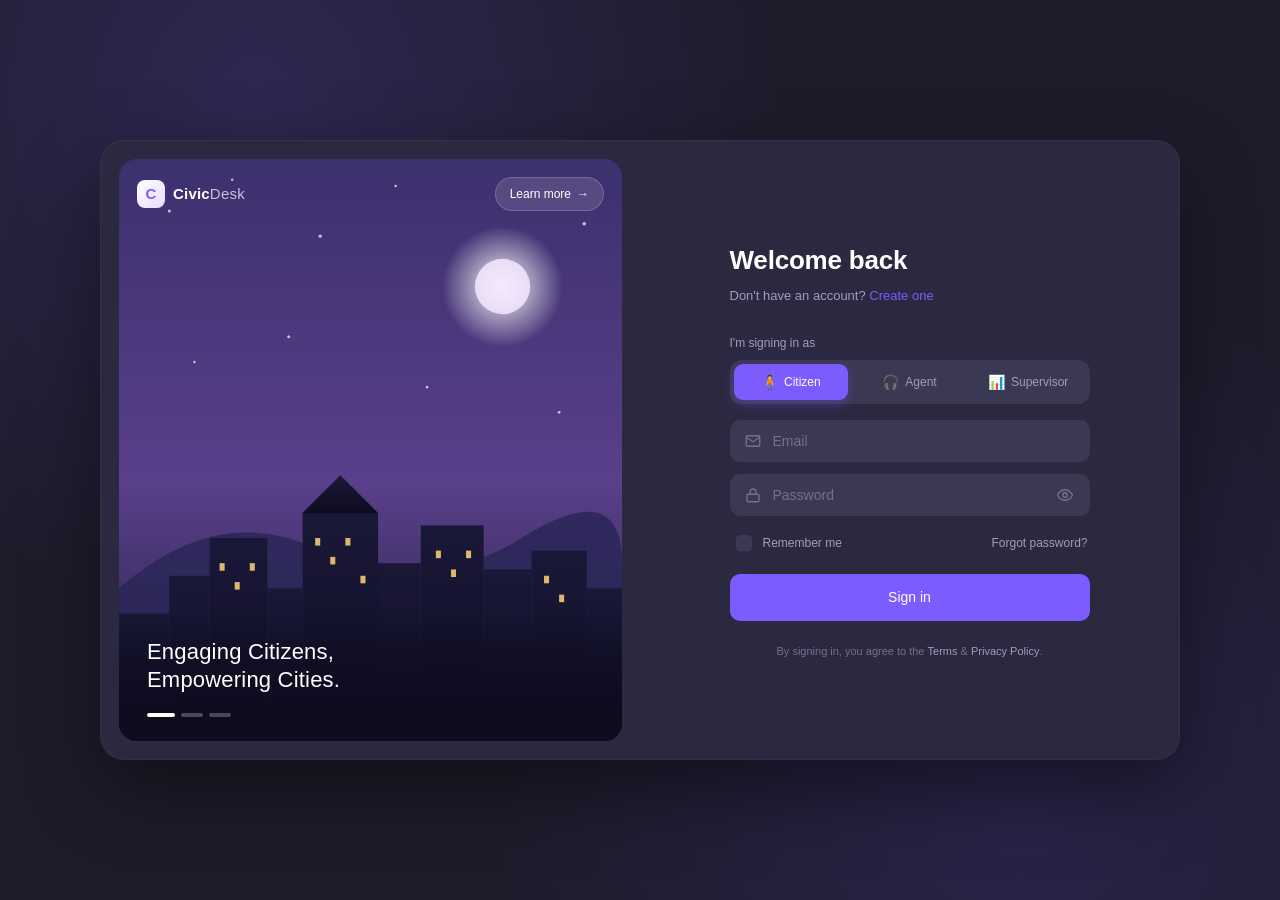
==== pages/agent-dashboard.html @ 08fb34a9 "Add files via upload" ====
<!doctype html>
<html lang="en">
<head>
  <meta charset="utf-8" />
  <meta name="viewport" content="width=device-width, initial-scale=1" />
  <title>Agent Dashboard — Civic Desk</title>
  <link rel="stylesheet" href="../styles/main.css" />
  <link rel="stylesheet" href="../styles/layout.css" />
  <link rel="stylesheet" href="../styles/components.css" />
</head>
<body>
  <div data-app-shell>
    <!-- Header & sidebar are injected by scripts/app.js -->

    <main class="app-main">
      <div class="page-header">
        <div>
          <nav class="breadcrumbs" aria-label="Breadcrumb">
            <span><a href="agent-dashboard.html">Home</a></span>
            <span>Agent Dashboard</span>
          </nav>
          <h1>Good morning, Sam</h1>
          <small class="text-muted">Here's what's happening across your queue today.</small>
        </div>
        <div class="btn-group">
          <button class="btn btn--ghost">Export</button>
          <button class="btn btn--primary" data-modal-open="caseModal">+ New Case</button>
        </div>
      </div>

      <!-- KPI cards -->
      <section class="grid grid-4" aria-label="Key metrics">
        <div class="kpi-card">
          <div class="kpi-card__label">Active citizens (30d)</div>
          <div class="kpi-card__value" id="kpiActive">—</div>
          <div class="kpi-card__delta up">▲ 4.2% vs prior</div>
        </div>
        <div class="kpi-card">
          <div class="kpi-card__label">High-value citizens</div>
          <div class="kpi-card__value" id="kpiHigh">—</div>
          <div class="kpi-card__delta up">▲ 12 this week</div>
        </div>
        <div class="kpi-card">
          <div class="kpi-card__label">Open cases</div>
          <div class="kpi-card__value" id="kpiOpen">—</div>
          <div class="kpi-card__delta down">▼ 3 vs yesterday</div>
        </div>
        <div class="kpi-card">
          <div class="kpi-card__label">Pending escalations</div>
          <div class="kpi-card__value" id="kpiEsc">—</div>
          <div class="kpi-card__delta">No change</div>
        </div>
      </section>

      <div class="layout-with-aside mt-6">
        <!-- Main column -->
        <div class="flex-col gap-4">
          <!-- Citizen lookup -->
          <section class="card">
            <div class="card__header">
              <h2 class="card__title">Citizen lookup</h2>
              <small class="card__subtitle">Search by name, ID, phone, or email</small>
            </div>
            <div class="card__body">
              <div class="filter-bar" style="margin:0;">
                <input id="lookupQuery" type="search" placeholder="e.g. Maria Alvarez or C-10293"
                       style="flex:1; min-width:240px;" />
                <select id="lookupChannel" aria-label="Channel">
                  <option>All channels</option>
                  <option>Phone</option>
                  <option>Email</option>
                  <option>Walk-in</option>
                </select>
                <button class="btn btn--primary btn--sm" id="lookupBtn">Search</button>
              </div>

              <div class="mt-4" style="overflow:auto;">
                <table class="data-table">
                  <thead>
                    <tr>
                      <th>Citizen</th><th>Tier</th><th>Points</th><th>Last interaction</th><th>Satisfaction</th><th></th>
                    </tr>
                  </thead>
                  <tbody id="lookupResults">
                    <!-- rendered by dashboard.js -->
                  </tbody>
                </table>
              </div>
            </div>
          </section>

          <!-- Recent interactions -->
          <section class="card">
            <div class="card__header">
              <h2 class="card__title">Recent interactions</h2>
              <a href="#" class="text-muted">View all →</a>
            </div>
            <div style="overflow:auto;">
              <table class="data-table">
                <thead>
                  <tr><th>When</th><th>Citizen</th><th>Channel</th><th>Topic</th><th>Status</th></tr>
                </thead>
                <tbody id="recentInteractions"></tbody>
              </table>
            </div>
          </section>
        </div>

        <!-- Right contextual column -->
        <aside class="flex-col gap-4">
          <section class="card">
            <div class="card__header">
              <h2 class="card__title">Alerts</h2>
              <span class="badge badge--warn" id="alertsCount">0</span>
            </div>
            <div class="card__body" id="alertsPanel"></div>
          </section>

          <section class="card">
            <div class="card__header">
              <h2 class="card__title">AI recommendations</h2>
              <small class="card__subtitle">Next best actions</small>
            </div>
            <div class="card__body flex-col gap-3" id="recommendationsPanel"></div>
          </section>

          <section class="card">
            <div class="card__header">
              <h2 class="card__title">Quick actions</h2>
            </div>
            <div class="card__body flex-col gap-2">
              <button class="btn btn--ghost btn--block">View Profile</button>
              <button class="btn btn--ghost btn--block" data-modal-open="enrollModal">Enroll in Program</button>
              <button class="btn btn--ghost btn--block" data-modal-open="caseModal">Open Case</button>
              <button class="btn btn--ghost btn--block" data-modal-open="escalateModal">Escalate</button>
              <button class="btn btn--ghost btn--block" data-modal-open="thankModal">Send Follow-Up</button>
            </div>
          </section>
        </aside>
      </div>
    </main>
  </div>

  <!-- ============== Modals ============== -->
  <div class="modal-overlay" id="enrollModal" role="dialog" aria-modal="true" aria-labelledby="enrollTitle">
    <div class="modal">
      <div class="modal__header">
        <h3 class="modal__title" id="enrollTitle">Enroll citizen in a program</h3>
        <button class="modal__close" data-modal-close aria-label="Close">×</button>
      </div>
      <div class="modal__body">
        <form class="form-grid form-grid--2" id="enrollForm">
          <div class="form-field">
            <label for="enrollCitizen">Citizen</label>
            <input id="enrollCitizen" placeholder="Search citizen…" />
          </div>
          <div class="form-field">
            <label for="enrollProgram">Program</label>
            <select id="enrollProgram"><!-- populated by dashboard.js --></select>
          </div>
          <div class="form-field">
            <label for="enrollChannel">Channel</label>
            <select id="enrollChannel">
              <option>Phone</option><option>Email</option><option>Walk-in</option>
            </select>
          </div>
          <div class="form-field">
            <label for="enrollDate">Effective date</label>
            <input id="enrollDate" type="date" />
          </div>
          <div class="form-field" style="grid-column: 1 / -1;">
            <label for="enrollNotes">Notes</label>
            <textarea id="enrollNotes" placeholder="Eligibility verified, consent captured…"></textarea>
          </div>
        </form>
      </div>
      <div class="modal__footer">
        <button class="btn btn--ghost" data-modal-close>Cancel</button>
        <button class="btn btn--primary" id="enrollSubmit">Confirm enrollment</button>
      </div>
    </div>
  </div>

  <div class="modal-overlay" id="caseModal" role="dialog" aria-modal="true" aria-labelledby="caseTitle">
    <div class="modal">
      <div class="modal__header">
        <h3 class="modal__title" id="caseTitle">Create case</h3>
        <button class="modal__close" data-modal-close>×</button>
      </div>
      <div class="modal__body">
        <form class="form-grid form-grid--2">
          <div class="form-field"><label>Citizen</label><input placeholder="Search…" /></div>
          <div class="form-field"><label>Priority</label>
            <select><option>Low</option><option>Medium</option><option>High</option></select>
          </div>
          <div class="form-field" style="grid-column:1/-1;"><label>Title</label><input /></div>
          <div class="form-field" style="grid-column:1/-1;"><label>Description</label><textarea></textarea></div>
        </form>
      </div>
      <div class="modal__footer">
        <button class="btn btn--ghost" data-modal-close>Cancel</button>
        <button class="btn btn--primary" data-modal-close>Create case</button>
      </div>
    </div>
  </div>

  <div class="modal-overlay" id="escalateModal" role="dialog" aria-modal="true">
    <div class="modal">
      <div class="modal__header">
        <h3 class="modal__title">Escalate to supervisor</h3>
        <button class="modal__close" data-modal-close>×</button>
      </div>
      <div class="modal__body">
        <p>You're escalating this interaction. A supervisor will be notified and assigned automatically.</p>
        <div class="form-field"><label>Reason</label>
          <select><option>Policy exception</option><option>Repeat issue</option><option>Citizen request</option></select>
        </div>
        <div class="form-field mt-3"><label>Notes</label><textarea></textarea></div>
      </div>
      <div class="modal__footer">
        <button class="btn btn--ghost" data-modal-close>Cancel</button>
        <button class="btn btn--danger" data-modal-close>Confirm escalation</button>
      </div>
    </div>
  </div>

  <div class="modal-overlay" id="thankModal" role="dialog" aria-modal="true">
    <div class="modal">
      <div class="modal__header">
        <h3 class="modal__title">🎉 Loyalty milestone — send recognition</h3>
        <button class="modal__close" data-modal-close>×</button>
      </div>
      <div class="modal__body">
        <p><strong>Maria Alvarez</strong> just reached the <strong>Gold</strong> tier with 2,500+ points.</p>
        <div class="form-field"><label>Channel</label>
          <select id="thankModalChannel"><option>Email</option><option>SMS</option><option>Mailed letter</option></select>
        </div>
        <div class="form-field mt-3"><label>Message</label>
          <textarea id="thankModalMsg">Thank you for your continued civic engagement, Maria. We're proud to recognize you as a Gold-tier resident.</textarea>
        </div>
      </div>
      <div class="modal__footer">
        <button class="btn btn--ghost" data-modal-close>Cancel</button>
        <button class="btn btn--primary" id="thankModalSend">Send</button>
      </div>
    </div>
  </div>

  <script src="../scripts/mock-data.js"></script>
  <script src="../scripts/services.js"></script>
  <script src="../scripts/toast.js"></script>
  <script src="../scripts/app.js"></script>
  <script src="../scripts/search.js"></script>
  <script src="../scripts/modals.js"></script>
  <script src="../scripts/dashboard.js"></script>
</body>
</html>
---- styles/main.css ----
/* =========================================================
   Smart Civic Engagement Desk — Design Tokens & Base
   ========================================================= */

:root {
  /* ---- Color tokens — dark, modern civic palette
     (matches the sign-in / register dark UI) ---- */
  --color-bg: #1d1c2b;
  --color-surface: #2a2940;
  --color-surface-alt: #232238;
  --color-surface-hi: #34324b;        /* slightly lighter (hover, active rows) */
  --color-border: #3d3b55;
  --color-border-strong: #4a4866;

  --color-text: #f3f1ff;
  --color-text-muted: #a09dbe;
  --color-text-subtle: #74708f;

  --color-primary: #7c5cff;           /* signature purple */
  --color-primary-hover: #6a48f0;
  --color-primary-soft: rgba(124, 92, 255, 0.16);

  --color-accent: #4ade80;            /* success green */
  --color-accent-soft: rgba(74, 222, 128, 0.14);

  --color-warn: #fbbf24;
  --color-warn-soft: rgba(251, 191, 36, 0.14);
  --color-danger: #f87171;
  --color-danger-soft: rgba(248, 113, 113, 0.14);
  --color-info: #60a5fa;
  --color-info-soft: rgba(96, 165, 250, 0.14);

  --color-tier-bronze: #c08457;
  --color-tier-silver: #b8c2d0;
  --color-tier-gold:   #f3c969;
  --color-tier-platinum: #b6c4ff;

  /* Spacing */
  --space-1: 4px;
  --space-2: 8px;
  --space-3: 12px;
  --space-4: 16px;
  --space-5: 20px;
  --space-6: 24px;
  --space-8: 32px;
  --space-10: 40px;
  --space-12: 48px;

  /* Radius */
  --radius-sm: 6px;
  --radius-md: 10px;
  --radius-lg: 14px;
  --radius-pill: 999px;

  /* Shadows (deeper for dark UI) */
  --shadow-xs: 0 1px 2px rgba(0, 0, 0, 0.25);
  --shadow-sm: 0 1px 3px rgba(0, 0, 0, 0.3), 0 1px 2px rgba(0, 0, 0, 0.18);
  --shadow-md: 0 6px 18px rgba(0, 0, 0, 0.35);
  --shadow-lg: 0 18px 40px rgba(0, 0, 0, 0.45);

  /* Layout */
  --header-h: 60px;
  --sidebar-w: 240px;
  --sidebar-w-collapsed: 64px;

  /* Typography */
  --font-sans: -apple-system, BlinkMacSystemFont, "Segoe UI", Roboto,
    "Helvetica Neue", Arial, sans-serif;
  --font-mono: ui-monospace, SFMono-Regular, Menlo, Consolas, monospace;
}

/* ---- Reset ---- */
*, *::before, *::after { box-sizing: border-box; }
html, body { margin: 0; padding: 0; }
button { font: inherit; cursor: pointer; }
a { color: inherit; text-decoration: none; }
input, select, textarea, button { font-family: inherit; }
img { max-width: 100%; display: block; }
table { border-collapse: collapse; width: 100%; }

/* ---- Base ---- */
body {
  font-family: var(--font-sans);
  font-size: 14px;
  line-height: 1.5;
  color: var(--color-text);
  background:
    radial-gradient(circle at 18% 8%, rgba(124, 92, 255, 0.10), transparent 45%),
    radial-gradient(circle at 88% 92%, rgba(91, 71, 209, 0.10), transparent 45%),
    var(--color-bg);
  background-attachment: fixed;
  -webkit-font-smoothing: antialiased;
}

h1, h2, h3, h4 { margin: 0 0 var(--space-3); font-weight: 600; color: var(--color-text); }
h1 { font-size: 22px; }
h2 { font-size: 18px; }
h3 { font-size: 16px; }
h4 { font-size: 14px; }

p { margin: 0 0 var(--space-3); }
small, .text-muted { color: var(--color-text-muted); font-size: 12px; }
.text-subtle { color: var(--color-text-subtle); }

/* ---- Utilities ---- */
.flex      { display: flex; }
.flex-col  { display: flex; flex-direction: column; }
.items-center { align-items: center; }
.justify-between { justify-content: space-between; }
.gap-2 { gap: var(--space-2); }
.gap-3 { gap: var(--space-3); }
.gap-4 { gap: var(--space-4); }
.mt-2  { margin-top: var(--space-2); }
.mt-3  { margin-top: var(--space-3); }
.mt-4  { margin-top: var(--space-4); }
.mt-6  { margin-top: var(--space-6); }
.mb-2  { margin-bottom: var(--space-2); }
.mb-3  { margin-bottom: var(--space-3); }
.mb-4  { margin-bottom: var(--space-4); }
.mb-6  { margin-bottom: var(--space-6); }
.w-full { width: 100%; }
.hidden { display: none !important; }

/* Visually hide content but keep it accessible to screen readers */
.sr-only {
  position: absolute !important;
  width: 1px; height: 1px;
  padding: 0; margin: -1px;
  overflow: hidden; clip: rect(0, 0, 0, 0);
  white-space: nowrap; border: 0;
}

.grid { display: grid; gap: var(--space-4); }
.grid-2 { grid-template-columns: repeat(2, minmax(0, 1fr)); }
.grid-3 { grid-template-columns: repeat(3, minmax(0, 1fr)); }
.grid-4 { grid-template-columns: repeat(4, minmax(0, 1fr)); }

@media (max-width: 1100px) {
  .grid-4 { grid-template-columns: repeat(2, 1fr); }
  .grid-3 { grid-template-columns: repeat(2, 1fr); }
}
@media (max-width: 700px) {
  .grid-4, .grid-3, .grid-2 { grid-template-columns: 1fr; }
}
---- styles/layout.css ----
/* =========================================================
   App Shell: header, sidebar, content
   ========================================================= */

.app-shell {
  display: grid;
  grid-template-columns: var(--sidebar-w) 1fr;
  grid-template-rows: var(--header-h) 1fr;
  grid-template-areas:
    "sidebar header"
    "sidebar main";
  min-height: 100vh;
}

/* ---- Header ---- */
.app-header {
  grid-area: header;
  background: var(--color-surface-alt);
  border-bottom: 1px solid var(--color-border);
  display: flex;
  align-items: center;
  justify-content: space-between;
  padding: 0 var(--space-6);
  position: sticky; top: 0; z-index: 20;
}

.app-header__brand {
  display: none; /* shown only on mobile when sidebar collapses */
  font-weight: 700;
  color: var(--color-primary);
}

.app-header__search {
  flex: 1;
  max-width: 480px;
  margin: 0 var(--space-6);
  position: relative;
}
.app-header__search input {
  width: 100%;
  height: 36px;
  padding: 0 var(--space-3) 0 36px;
  border: 1px solid transparent;
  border-radius: var(--radius-md);
  background: var(--color-surface);
  color: var(--color-text);
  font-size: 13px;
}
.app-header__search input::placeholder { color: var(--color-text-subtle); }
.app-header__search input:focus {
  outline: none;
  border-color: var(--color-primary);
  background: var(--color-surface-hi);
}
.app-header__search::before {
  content: "🔍";
  position: absolute;
  left: 12px; top: 50%;
  transform: translateY(-50%);
  font-size: 13px;
  opacity: 0.6;
}

/* Search results dropdown */
.search-results {
  position: absolute;
  top: calc(100% + 6px);
  left: 0; right: 0;
  background: var(--color-surface);
  border: 1px solid var(--color-border);
  border-radius: var(--radius-md);
  box-shadow: var(--shadow-md);
  max-height: 60vh;
  overflow-y: auto;
  z-index: 30;
  padding: 4px;
}
.search-results[hidden] { display: none; }
.search-results__group { padding: 4px 0; }
.search-results__group + .search-results__group {
  border-top: 1px solid var(--color-border);
  margin-top: 4px; padding-top: 8px;
}
.search-results__label {
  font-size: 10px;
  text-transform: uppercase;
  letter-spacing: 0.06em;
  color: var(--color-text-subtle);
  padding: 4px 10px;
  font-weight: 600;
}
.search-results__item {
  display: flex; align-items: center; gap: var(--space-3);
  padding: 8px 10px;
  border-radius: var(--radius-sm);
  color: var(--color-text);
  text-decoration: none;
  font-size: 13px;
  cursor: pointer;
}
.search-results__item:hover,
.search-results__item.is-active {
  background: var(--color-primary-soft);
  color: var(--color-primary);
}
.search-results__icon { font-size: 14px; width: 18px; text-align: center; }
.search-results__text { display: flex; flex-direction: column; line-height: 1.25; min-width: 0; }
.search-results__text small { color: var(--color-text-muted); font-size: 11px; }
.search-results__empty {
  padding: 16px;
  text-align: center;
  font-size: 13px;
  color: var(--color-text-muted);
}

.app-header__actions {
  display: flex;
  align-items: center;
  gap: var(--space-4);
}

.icon-btn {
  position: relative;
  width: 36px; height: 36px;
  display: inline-flex; align-items: center; justify-content: center;
  border: 1px solid var(--color-border);
  background: var(--color-surface);
  color: var(--color-text-muted);
  border-radius: var(--radius-md);
  font-size: 16px;
  cursor: pointer;
}
.icon-btn:hover { background: var(--color-surface-hi); color: var(--color-text); }
.icon-btn .badge-dot {
  position: absolute; top: 6px; right: 6px;
  width: 8px; height: 8px; border-radius: 50%;
  background: var(--color-danger);
  border: 2px solid var(--color-surface);
}

.user-menu-wrap { position: relative; }
.user-menu {
  display: flex; align-items: center; gap: var(--space-2);
  padding: 4px var(--space-2) 4px 4px;
  border: 1px solid var(--color-border);
  border-radius: var(--radius-pill);
  background: var(--color-surface);
  cursor: pointer;
  font: inherit;
  color: inherit;
  text-align: left;
}
.user-menu:hover { background: var(--color-surface-hi); }

.user-menu__dropdown {
  position: absolute;
  top: calc(100% + 6px);
  right: 0;
  min-width: 180px;
  background: var(--color-surface);
  border: 1px solid var(--color-border);
  border-radius: var(--radius-md);
  box-shadow: var(--shadow-md);
  padding: 6px;
  display: none;
  z-index: 30;
}
.user-menu__dropdown.is-open { display: block; }
.user-menu__dropdown a,
.user-menu__dropdown button {
  display: block;
  width: 100%;
  text-align: left;
  padding: 8px var(--space-3);
  border-radius: var(--radius-sm);
  background: transparent;
  border: none;
  color: var(--color-text);
  font-size: 13px;
  cursor: pointer;
}
.user-menu__dropdown a:hover,
.user-menu__dropdown button:hover {
  background: var(--color-surface-hi);
  color: var(--color-text);
}
.user-menu__avatar {
  width: 28px; height: 28px; border-radius: 50%;
  background: var(--color-primary-soft);
  color: #d8caff;
  display: inline-flex; align-items: center; justify-content: center;
  font-weight: 600; font-size: 12px;
}
.user-menu__meta { line-height: 1.1; }
.user-menu__meta strong { font-size: 13px; }
.user-menu__meta span { font-size: 11px; color: var(--color-text-muted); }

/* ---- Sidebar ---- */
.side-nav {
  grid-area: sidebar;
  background: var(--color-surface-alt);
  border-right: 1px solid var(--color-border);
  display: flex; flex-direction: column;
  position: sticky; top: 0;
  height: 100vh;
  overflow-y: auto;
}

.side-nav__brand {
  height: var(--header-h);
  display: flex; align-items: center; gap: var(--space-2);
  padding: 0 var(--space-5);
  border-bottom: 1px solid var(--color-border);
  font-weight: 700;
  color: var(--color-text);
  font-size: 15px;
  letter-spacing: 0.2px;
}
.side-nav__brand-mark {
  width: 28px; height: 28px;
  border-radius: var(--radius-sm);
  background: linear-gradient(135deg, #fff 0%, #e6dcff 100%);
  color: var(--color-primary);
  display: inline-flex; align-items: center; justify-content: center;
  font-weight: 700;
}

.side-nav__section {
  padding: var(--space-4) var(--space-3);
  border-bottom: 1px solid var(--color-border);
}
.side-nav__label {
  font-size: 11px;
  text-transform: uppercase;
  letter-spacing: 0.08em;
  color: var(--color-text-subtle);
  padding: 0 var(--space-3);
  margin-bottom: var(--space-3);
  font-weight: 600;
}

.side-nav__item {
  display: flex; align-items: center; gap: var(--space-3);
  padding: 8px var(--space-3);
  border-radius: var(--radius-md);
  color: var(--color-text-muted);
  font-size: 13px;
  font-weight: 500;
  margin-bottom: 2px;
  transition: background 0.15s, color 0.15s;
}
.side-nav__item:hover {
  background: var(--color-surface-hi);
  color: var(--color-text);
}
.side-nav__item.is-active {
  background: var(--color-primary-soft);
  color: var(--color-primary);
  font-weight: 600;
}
.side-nav__icon {
  width: 18px; text-align: center; font-size: 14px;
}

/* ---- Main / Content ---- */
.app-main {
  grid-area: main;
  padding: var(--space-6);
  min-width: 0;
}

.page-header {
  display: flex; align-items: flex-start; justify-content: space-between;
  flex-wrap: wrap; gap: var(--space-4);
  margin-bottom: var(--space-6);
}
.page-header h1 { margin: 0 0 var(--space-1); }
.breadcrumbs {
  font-size: 12px; color: var(--color-text-muted);
}
.breadcrumbs a:hover { color: var(--color-primary); }
.breadcrumbs span + span::before { content: "›"; margin: 0 6px; opacity: 0.6; }

/* Right contextual panel pattern */
.layout-with-aside {
  display: grid;
  grid-template-columns: 1fr 320px;
  gap: var(--space-6);
}
@media (max-width: 1100px) {
  .layout-with-aside { grid-template-columns: 1fr; }
}

/* ---- Mobile ---- */
.menu-toggle {
  display: none;
  background: transparent; border: none; font-size: 20px;
  margin-right: var(--space-3);
}

@media (max-width: 900px) {
  .app-shell {
    grid-template-columns: 1fr;
    grid-template-areas: "header" "main";
  }
  .side-nav {
    position: fixed; left: 0; top: 0;
    width: 260px; z-index: 50;
    transform: translateX(-100%);
    transition: transform 0.2s ease;
    box-shadow: var(--shadow-lg);
  }
  .side-nav.is-open { transform: translateX(0); }
  .menu-toggle { display: inline-flex; }
  .app-header__brand { display: inline-flex; align-items: center; gap: 8px; }
}
---- styles/components.css ----
/* =========================================================
   Reusable Components: cards, badges, tables, forms, modals
   ========================================================= */

/* ---- Buttons ---- */
.btn {
  display: inline-flex; align-items: center; justify-content: center;
  gap: var(--space-2);
  height: 36px;
  padding: 0 var(--space-4);
  border-radius: var(--radius-md);
  border: 1px solid transparent;
  font-size: 13px; font-weight: 500;
  background: var(--color-surface-hi);
  color: var(--color-text);
  transition: background 0.15s, border-color 0.15s, transform 0.05s;
}
.btn:hover { background: var(--color-border); }
.btn:active { transform: translateY(1px); }
.btn--primary {
  background: var(--color-primary);
  color: #fff;
  border-color: var(--color-primary);
}
.btn--primary:hover { background: var(--color-primary-hover); border-color: var(--color-primary-hover); }
.btn--ghost {
  background: transparent;
  border-color: var(--color-border);
  color: var(--color-text-muted);
}
.btn--ghost:hover { background: var(--color-surface-hi); color: var(--color-text); }
.btn--danger {
  background: var(--color-danger); color: #fff; border-color: var(--color-danger);
}
.btn--sm { height: 30px; padding: 0 var(--space-3); font-size: 12px; }
.btn--block { width: 100%; }

.btn-group { display: inline-flex; gap: var(--space-2); flex-wrap: wrap; }

/* ---- Cards ---- */
.card {
  background: var(--color-surface);
  border: 1px solid var(--color-border);
  border-radius: var(--radius-lg);
  box-shadow: var(--shadow-xs);
}
.card__header {
  padding: var(--space-4) var(--space-5);
  border-bottom: 1px solid var(--color-border);
  display: flex; align-items: center; justify-content: space-between;
  gap: var(--space-3);
}
.card__title { font-size: 14px; font-weight: 600; margin: 0; }
.card__subtitle { font-size: 12px; color: var(--color-text-muted); }
.card__body { padding: var(--space-5); }
.card__footer {
  padding: var(--space-3) var(--space-5);
  border-top: 1px solid var(--color-border);
  background: var(--color-surface-alt);
  border-radius: 0 0 var(--radius-lg) var(--radius-lg);
}

/* ---- KPI / Summary Card ---- */
.kpi-card {
  background: var(--color-surface);
  border: 1px solid var(--color-border);
  border-radius: var(--radius-lg);
  padding: var(--space-5);
  box-shadow: var(--shadow-xs);
}
.kpi-card__label {
  font-size: 12px; color: var(--color-text-muted);
  text-transform: uppercase; letter-spacing: 0.04em;
  margin-bottom: var(--space-2);
}
.kpi-card__value {
  font-size: 26px; font-weight: 700; color: var(--color-text);
  line-height: 1.1;
}
.kpi-card__delta {
  font-size: 12px; margin-top: var(--space-2);
  display: inline-flex; align-items: center; gap: 4px;
}
.kpi-card__delta.up   { color: var(--color-accent); }
.kpi-card__delta.down { color: var(--color-danger); }

/* ---- Badges ---- */
.badge {
  display: inline-flex; align-items: center; gap: 4px;
  padding: 2px 8px;
  font-size: 11px; font-weight: 600;
  border-radius: var(--radius-pill);
  background: var(--color-surface-alt);
  color: var(--color-text-muted);
  border: 1px solid var(--color-border);
}
.badge--info    { background: var(--color-info-soft); color: var(--color-info); border-color: transparent; }
.badge--success { background: var(--color-accent-soft); color: var(--color-accent); border-color: transparent; }
.badge--warn    { background: var(--color-warn-soft); color: var(--color-warn); border-color: transparent; }
.badge--danger  { background: var(--color-danger-soft); color: var(--color-danger); border-color: transparent; }

.tier-badge {
  display: inline-flex; align-items: center; gap: 6px;
  padding: 4px 10px;
  border-radius: var(--radius-pill);
  font-size: 12px; font-weight: 600;
  background: var(--color-surface-alt);
  border: 1px solid var(--color-border);
}
.tier-badge::before {
  content: ""; width: 8px; height: 8px; border-radius: 50%; background: currentColor;
}
.tier-badge.bronze   { color: var(--color-tier-bronze); }
.tier-badge.silver   { color: var(--color-tier-silver); }
.tier-badge.gold     { color: var(--color-tier-gold); }
.tier-badge.platinum { color: var(--color-tier-platinum); }

/* ---- Avatar ---- */
.avatar {
  width: 36px; height: 36px; border-radius: 50%;
  background: var(--color-primary-soft);
  color: #d8caff;
  display: inline-flex; align-items: center; justify-content: center;
  font-weight: 600; font-size: 13px;
  flex-shrink: 0;
}
.avatar--sm { width: 28px; height: 28px; font-size: 11px; }
.avatar--lg { width: 56px; height: 56px; font-size: 18px; }

/* ---- Tables ---- */
.data-table {
  width: 100%;
  font-size: 13px;
}
.data-table th, .data-table td {
  text-align: left;
  padding: var(--space-3) var(--space-4);
  border-bottom: 1px solid var(--color-border);
  vertical-align: middle;
  color: var(--color-text);
}
.data-table th {
  background: var(--color-surface-alt);
  font-weight: 600;
  font-size: 11px;
  color: var(--color-text-subtle);
  text-transform: uppercase;
  letter-spacing: 0.06em;
}
.data-table tbody tr:hover { background: var(--color-surface-hi); }
.data-table tbody tr:last-child td { border-bottom: none; }
.data-table .row-actions { text-align: right; }

/* ---- Forms ---- */
.form-grid { display: grid; gap: var(--space-4); }
.form-grid--2 { grid-template-columns: 1fr 1fr; }
@media (max-width: 700px) { .form-grid--2 { grid-template-columns: 1fr; } }

.form-field { display: flex; flex-direction: column; gap: 6px; }
.form-field label {
  font-size: 12px; font-weight: 600; color: var(--color-text-muted);
}
.form-field input,
.form-field select,
.form-field textarea {
  height: 38px;
  padding: 0 var(--space-3);
  border: 1px solid transparent;
  border-radius: var(--radius-md);
  background: var(--color-surface-hi);
  font-size: 13px;
  color: var(--color-text);
}
.form-field input::placeholder,
.form-field textarea::placeholder { color: var(--color-text-subtle); }
.form-field textarea { height: auto; padding: 10px var(--space-3); min-height: 90px; }
.form-field input:focus,
.form-field select:focus,
.form-field textarea:focus {
  outline: none;
  border-color: var(--color-primary);
  box-shadow: 0 0 0 3px var(--color-primary-soft);
}

/* ---- Filter bar ---- */
.filter-bar {
  display: flex; align-items: center; flex-wrap: wrap;
  gap: var(--space-3);
  background: var(--color-surface);
  border: 1px solid var(--color-border);
  border-radius: var(--radius-lg);
  padding: var(--space-3) var(--space-4);
  margin-bottom: var(--space-4);
}
.filter-bar select,
.filter-bar input {
  height: 32px;
  padding: 0 var(--space-3);
  border: 1px solid transparent;
  border-radius: var(--radius-md);
  background: var(--color-surface-hi);
  color: var(--color-text);
  font-size: 12px;
}
.filter-bar select:focus, .filter-bar input:focus {
  outline: none; border-color: var(--color-primary);
}

/* ---- Tabs ---- */
.tabs {
  display: flex; gap: var(--space-1);
  border-bottom: 1px solid var(--color-border);
  margin-bottom: var(--space-5);
}
.tab {
  padding: 10px var(--space-4);
  font-size: 13px; font-weight: 500;
  color: var(--color-text-muted);
  border: none; background: transparent;
  border-bottom: 2px solid transparent;
  margin-bottom: -1px;
}
.tab:hover { color: var(--color-text); }
.tab.is-active {
  color: var(--color-primary);
  border-bottom-color: var(--color-primary);
}

/* ---- Timeline ---- */
.timeline { position: relative; padding-left: 24px; }
.timeline::before {
  content: ""; position: absolute;
  left: 7px; top: 6px; bottom: 6px; width: 2px;
  background: var(--color-border);
}
.timeline__item { position: relative; padding-bottom: var(--space-5); }
.timeline__item::before {
  content: ""; position: absolute;
  left: -21px; top: 6px;
  width: 12px; height: 12px;
  border-radius: 50%;
  background: var(--color-bg);
  border: 2px solid var(--color-primary);
}
.timeline__time { font-size: 11px; color: var(--color-text-subtle); }
.timeline__title { font-weight: 600; font-size: 13px; margin: 2px 0; }
.timeline__desc  { font-size: 12px; color: var(--color-text-muted); }

/* ---- Alert banners ---- */
.alert {
  display: flex; gap: var(--space-3); align-items: flex-start;
  padding: var(--space-3) var(--space-4);
  border-radius: var(--radius-md);
  border: 1px solid var(--color-border);
  background: var(--color-surface-alt);
  font-size: 13px;
  margin-bottom: var(--space-3);
}
.alert--warn    { background: var(--color-warn-soft); border-color: transparent; color: var(--color-warn); }
.alert--danger  { background: var(--color-danger-soft); border-color: transparent; color: var(--color-danger); }
.alert--info    { background: var(--color-info-soft); border-color: transparent; color: var(--color-info); }
.alert--success { background: var(--color-accent-soft); border-color: transparent; color: var(--color-accent); }
.alert__icon { font-size: 16px; }

/* ---- Empty / loading states ---- */
.empty-state {
  text-align: center;
  padding: var(--space-8) var(--space-4);
  color: var(--color-text-muted);
  border: 1px dashed var(--color-border);
  border-radius: var(--radius-lg);
}
.empty-state__icon { font-size: 28px; margin-bottom: var(--space-2); opacity: 0.7; }

.skeleton {
  background: linear-gradient(90deg,
    var(--color-surface-alt) 25%,
    var(--color-surface-hi) 50%,
    var(--color-surface-alt) 75%);
  background-size: 200% 100%;
  animation: skel 1.4s infinite;
  border-radius: var(--radius-sm);
}
.skeleton--line { height: 12px; margin: 6px 0; }
@keyframes skel {
  0%   { background-position: 200% 0; }
  100% { background-position: -200% 0; }
}

/* ---- Modals ---- */
.modal-overlay {
  position: fixed; inset: 0;
  background: rgba(8, 7, 18, 0.65);
  backdrop-filter: blur(2px);
  display: none;
  align-items: center; justify-content: center;
  z-index: 100;
  padding: var(--space-4);
}
.modal-overlay.is-open { display: flex; }
.modal {
  background: var(--color-surface);
  border-radius: var(--radius-lg);
  width: 100%; max-width: 520px;
  max-height: 90vh; overflow: auto;
  box-shadow: var(--shadow-lg);
}
.modal__header {
  padding: var(--space-4) var(--space-5);
  border-bottom: 1px solid var(--color-border);
  display: flex; justify-content: space-between; align-items: center;
}
.modal__title { font-size: 15px; font-weight: 600; }
.modal__close {
  background: transparent; border: none; font-size: 20px;
  color: var(--color-text-muted);
}
.modal__body { padding: var(--space-5); }
.modal__footer {
  padding: var(--space-4) var(--space-5);
  border-top: 1px solid var(--color-border);
  display: flex; justify-content: flex-end; gap: var(--space-2);
}

/* ---- Profile summary ---- */
.profile-summary {
  display: flex; gap: var(--space-5); align-items: center;
  flex-wrap: wrap;
}
.profile-summary__meta { line-height: 1.4; }
.profile-summary__name { font-size: 20px; font-weight: 700; margin: 0 0 2px; }
.profile-summary__sub  { font-size: 12px; color: var(--color-text-muted); }
.profile-summary__stats {
  display: flex; gap: var(--space-6); margin-left: auto; flex-wrap: wrap;
}
.profile-stat__label { font-size: 11px; color: var(--color-text-muted); text-transform: uppercase; }
.profile-stat__value { font-size: 18px; font-weight: 700; }

/* ---- Chart placeholder ---- */
.chart-placeholder {
  height: 220px;
  background:
    repeating-linear-gradient(
      45deg,
      var(--color-surface-alt),
      var(--color-surface-alt) 10px,
      var(--color-surface-hi) 10px,
      var(--color-surface-hi) 20px
    );
  border: 1px dashed var(--color-border);
  border-radius: var(--radius-md);
  display: flex; align-items: center; justify-content: center;
  color: var(--color-text-subtle);
  font-size: 12px;
}

/* ---- Recommendation / AI card ---- */
.reco-card {
  border: 1px solid var(--color-border);
  border-radius: var(--radius-md);
  padding: var(--space-4);
  display: flex; gap: var(--space-3);
  background: var(--color-surface);
  transition: opacity 0.2s;
}
.reco-card.is-applied { opacity: 0.55; }
.reco-card__icon {
  width: 32px; height: 32px; border-radius: var(--radius-sm);
  background: var(--color-primary-soft); color: #d8caff;
  display: inline-flex; align-items: center; justify-content: center;
  font-size: 16px; flex-shrink: 0;
}
.reco-card__title { font-weight: 600; font-size: 13px; }
.reco-card__why   { font-size: 12px; color: var(--color-text-muted); margin-top: 2px; }
.reco-card__actions { margin-top: var(--space-3); }

/* ---- Toasts ---- */
.toast-container {
  position: fixed;
  top: 16px; right: 16px;
  display: flex; flex-direction: column; gap: 8px;
  z-index: 200;
  pointer-events: none;
}
.toast {
  pointer-events: auto;
  display: flex; align-items: flex-start; gap: 10px;
  min-width: 260px; max-width: 360px;
  padding: 10px 12px;
  background: var(--color-surface);
  border: 1px solid var(--color-border);
  border-left: 4px solid var(--color-primary);
  border-radius: var(--radius-md);
  box-shadow: var(--shadow-md);
  opacity: 0;
  transform: translateX(8px);
  transition: opacity 0.15s, transform 0.15s;
  font-size: 13px;
}
.toast.is-visible { opacity: 1; transform: translateX(0); }
.toast--success { border-left-color: var(--color-accent); }
.toast--info    { border-left-color: var(--color-info); }
.toast--warn    { border-left-color: var(--color-warn); }
.toast--danger  { border-left-color: var(--color-danger); }
.toast__icon { font-size: 14px; line-height: 1.2; }
.toast__msg  { flex: 1; }
.toast__close {
  background: transparent; border: none; color: var(--color-text-muted);
  font-size: 16px; cursor: pointer; padding: 0 2px;
}

/* ---- Tier progress bar ---- */
.tier-progress {
  display: flex; flex-direction: column; gap: 6px;
}
.tier-progress__bar {
  position: relative;
  height: 8px;
  background: var(--color-border);
  border-radius: var(--radius-pill);
  overflow: hidden;
}
.tier-progress__fill {
  position: absolute; top: 0; left: 0; bottom: 0;
  background: linear-gradient(90deg, var(--color-primary), var(--color-accent));
  border-radius: var(--radius-pill);
  transition: width 0.3s ease;
}
.tier-progress__meta {
  display: flex; justify-content: space-between;
  font-size: 11px; color: var(--color-text-muted);
}

/* ---- Star rating input ---- */
.rating-input {
  display: inline-flex; gap: 4px;
  font-size: 24px; cursor: pointer;
}
.rating-input button {
  background: none; border: none; padding: 0;
  color: var(--color-border-strong); cursor: pointer;
  line-height: 1;
}
.rating-input button.is-on,
.rating-input button.is-hover { color: var(--color-warn); }

/* ---- Login ---- */
.login-shell {
  min-height: 100vh;
  display: grid;
  grid-template-columns: 1fr 1fr;
}
@media (max-width: 900px) { .login-shell { grid-template-columns: 1fr; } }

.login-hero {
  background: linear-gradient(135deg, var(--color-primary) 0%, #2c5fa8 100%);
  color: #fff;
  padding: var(--space-12) var(--space-10);
  display: flex; flex-direction: column; justify-content: space-between;
}
.login-hero h1 { color: #fff; font-size: 28px; }
.login-hero p  { color: rgba(255,255,255,0.85); max-width: 380px; }
.login-hero ul { padding-left: 18px; color: rgba(255,255,255,0.85); }
.login-hero ul li { margin-bottom: 6px; }
@media (max-width: 900px) { .login-hero { display: none; } }

.login-panel {
  display: flex; align-items: center; justify-content: center;
  padding: var(--space-10);
}
.login-card {
  width: 100%; max-width: 380px;
}
.login-card h2 { font-size: 22px; margin-bottom: 4px; }
.login-card p  { color: var(--color-text-muted); margin-bottom: var(--space-5); }

.role-picker {
  display: grid; gap: var(--space-2); margin-top: var(--space-3);
}
.role-picker__btn {
  text-align: left;
  padding: var(--space-3) var(--space-4);
  border: 1px solid var(--color-border);
  border-radius: var(--radius-md);
  background: var(--color-surface);
  font-size: 13px;
  display: flex; gap: var(--space-3); align-items: center;
}
.role-picker__btn:hover { border-color: var(--color-primary); }
.role-picker__btn.is-selected {
  border-color: var(--color-primary);
  background: var(--color-primary-soft);
  box-shadow: 0 0 0 3px rgba(31,75,142,0.12);
}
.role-picker__btn .role-icon {
  width: 32px; height: 32px; border-radius: 50%;
  background: var(--color-primary-soft); color: var(--color-primary);
  display: inline-flex; align-items: center; justify-content: center;
}
.role-picker__btn small { display: block; color: var(--color-text-muted); }

/* Login divider */
.login-divider {
  display: flex; align-items: center; gap: var(--space-3);
  margin: var(--space-5) 0 var(--space-3);
  color: var(--color-text-muted); font-size: 12px;
}
.login-divider::before, .login-divider::after {
  content: ""; flex: 1; height: 1px; background: var(--color-border);
}
.btn--accent {
  background: var(--color-accent); color: #fff; border-color: var(--color-accent);
}
.btn--accent:hover { background: #0c7a61; border-color: #0c7a61; }
.text-center { text-align: center; }

/* ---- Registration wizard ---- */
.register-card { max-width: 540px; }
.register-help {
  background: rgba(255,255,255,0.08);
  border: 1px solid rgba(255,255,255,0.18);
  border-radius: var(--radius-md);
  padding: var(--space-4);
  color: rgba(255,255,255,0.9);
  font-size: 13px;
}
.register-help ul { padding-left: 18px; }
.register-help li { margin-bottom: 4px; }

.stepper {
  display: flex; gap: var(--space-2);
  list-style: none; padding: 0; margin: 0 0 var(--space-5);
  counter-reset: step;
}
.stepper__item {
  flex: 1;
  display: flex; align-items: center; gap: var(--space-2);
  font-size: 12px; color: var(--color-text-muted);
  position: relative;
}
.stepper__item:not(:last-child)::after {
  content: ""; position: absolute; top: 14px; left: 32px; right: -4px;
  height: 2px; background: var(--color-border); z-index: 0;
}
.stepper__num {
  width: 28px; height: 28px; border-radius: 50%;
  display: inline-flex; align-items: center; justify-content: center;
  background: var(--color-surface); border: 2px solid var(--color-border);
  font-weight: 600; color: var(--color-text-muted);
  position: relative; z-index: 1;
}
.stepper__label { white-space: nowrap; }
.stepper__item.is-active { color: var(--color-primary); font-weight: 600; }
.stepper__item.is-active .stepper__num {
  background: var(--color-primary); color: #fff; border-color: var(--color-primary);
}
.stepper__item.is-done .stepper__num {
  background: var(--color-accent); color: #fff; border-color: var(--color-accent);
}
.stepper__item.is-done:not(:last-child)::after { background: var(--color-accent); }

.reg-step { display: none; }
.reg-step.is-active { display: block; }
.reg-step h2 { font-size: 20px; margin-bottom: 4px; }
.reg-step > p { color: var(--color-text-muted); margin-bottom: var(--space-4); }

.reg-actions {
  display: flex; justify-content: space-between; gap: var(--space-3);
  margin-top: var(--space-5);
  padding-top: var(--space-4);
  border-top: 1px solid var(--color-border);
}

.checkbox-row {
  display: flex; gap: var(--space-4); flex-wrap: wrap;
  align-items: center; font-size: 14px;
}
.checkbox-row label { display: inline-flex; align-items: center; gap: 6px; }
.checkbox-grid {
  display: grid; grid-template-columns: 1fr 1fr; gap: var(--space-2);
  font-size: 14px;
}
.checkbox-grid label { display: inline-flex; align-items: center; gap: 6px; }

.form-hint { color: var(--color-text-muted); font-size: 12px; margin-top: 4px; display: block; }

.pw-meter {
  height: 6px; background: var(--color-border); border-radius: 3px;
  margin-top: 6px; overflow: hidden;
}
.pw-meter span {
  display: block; height: 100%; width: 0%;
  background: var(--color-danger); transition: width 0.2s, background 0.2s;
}
.pw-meter span[data-strength="2"] { background: var(--color-warn); }
.pw-meter span[data-strength="3"] { background: var(--color-info); }
.pw-meter span[data-strength="4"] { background: var(--color-accent); }

.review-card {
  border: 1px solid var(--color-border);
  border-radius: var(--radius-md);
  background: var(--color-surface-alt);
  padding: var(--space-4);
}
.review-row {
  display: flex; justify-content: space-between; gap: var(--space-3);
  padding: 6px 0;
  border-bottom: 1px dashed var(--color-border);
  font-size: 14px;
}
.review-row:last-child { border-bottom: none; }
.review-row__label { color: var(--color-text-muted); }
.review-row__value { color: var(--color-text); font-weight: 500; text-align: right; }

.callout {
  padding: var(--space-3); border-radius: var(--radius-md);
  font-size: 13px; border: 1px solid;
}
.callout--info {
  background: var(--color-info-soft); border-color: var(--color-info);
  color: var(--color-info);
}

.success-icon {
  width: 56px; height: 56px; border-radius: 50%;
  background: var(--color-accent); color: #fff;
  display: inline-flex; align-items: center; justify-content: center;
  font-size: 32px; margin-bottom: var(--space-3);
}
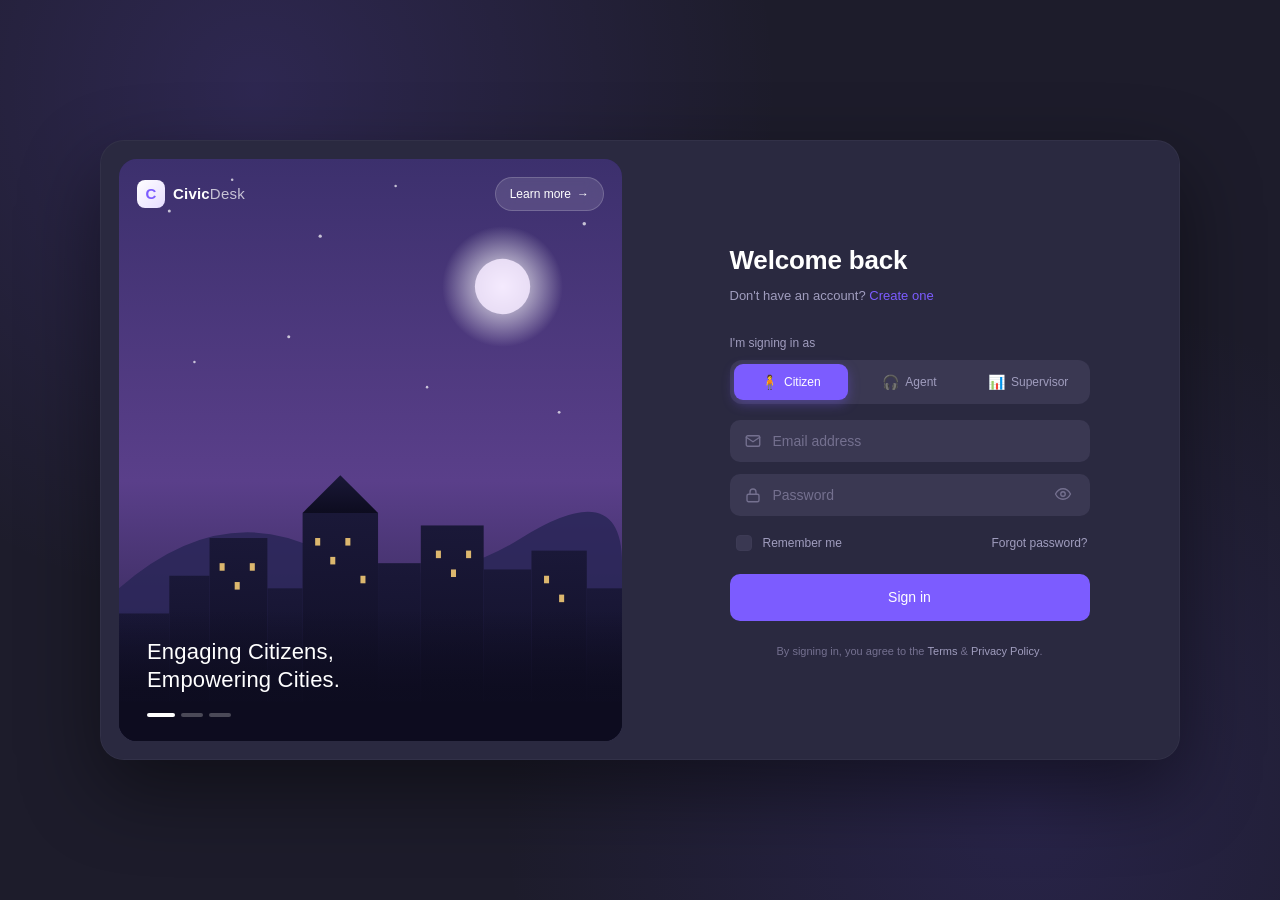
==== commit fd39e831: "Add files via upload" ====
--- a/pages/agent-dashboard.html
+++ b/pages/agent-dashboard.html
@@ -7,6 +7,7 @@
   <link rel="stylesheet" href="../styles/main.css" />
   <link rel="stylesheet" href="../styles/layout.css" />
   <link rel="stylesheet" href="../styles/components.css" />
+  <link rel="stylesheet" href="../styles/a11y.css" />
 </head>
 <body>
   <div data-app-shell>
@@ -64,6 +65,7 @@
             <div class="card__body">
               <div class="filter-bar" style="margin:0;">
                 <input id="lookupQuery" type="search" placeholder="e.g. Maria Alvarez or C-10293"
+                       aria-label="Search citizens by name or ID"
                        style="flex:1; min-width:240px;" />
                 <select id="lookupChannel" aria-label="Channel">
                   <option>All channels</option>
--- a/styles/main.css
+++ b/styles/main.css
@@ -3,37 +3,37 @@
    ========================================================= */
 
 :root {
-  /* ---- Color tokens — dark, modern civic palette
-     (matches the sign-in / register dark UI) ---- */
-  --color-bg: #1d1c2b;
-  --color-surface: #2a2940;
-  --color-surface-alt: #232238;
-  --color-surface-hi: #34324b;        /* slightly lighter (hover, active rows) */
-  --color-border: #3d3b55;
-  --color-border-strong: #4a4866;
+  /* ---- Color tokens — light, modern civic palette
+     (the dark sign-in / register UI uses its own --auth-* tokens) ---- */
+  --color-bg: #f5f6fb;
+  --color-surface: #ffffff;
+  --color-surface-alt: #f9fafd;
+  --color-surface-hi: #eef0f8;        /* slightly stronger (hover, active rows) */
+  --color-border: #e2e5ee;
+  --color-border-strong: #cdd2e0;
 
-  --color-text: #f3f1ff;
-  --color-text-muted: #a09dbe;
-  --color-text-subtle: #74708f;
+  --color-text: #1c1d2b;
+  --color-text-muted: #5d6480;
+  --color-text-subtle: #8a90a8;
 
-  --color-primary: #7c5cff;           /* signature purple */
-  --color-primary-hover: #6a48f0;
-  --color-primary-soft: rgba(124, 92, 255, 0.16);
+  --color-primary: #6a4cf0;           /* signature purple */
+  --color-primary-hover: #5638dc;
+  --color-primary-soft: rgba(106, 76, 240, 0.10);
 
-  --color-accent: #4ade80;            /* success green */
-  --color-accent-soft: rgba(74, 222, 128, 0.14);
+  --color-accent: #16a34a;            /* success green */
+  --color-accent-soft: rgba(22, 163, 74, 0.10);
 
-  --color-warn: #fbbf24;
-  --color-warn-soft: rgba(251, 191, 36, 0.14);
-  --color-danger: #f87171;
-  --color-danger-soft: rgba(248, 113, 113, 0.14);
-  --color-info: #60a5fa;
-  --color-info-soft: rgba(96, 165, 250, 0.14);
+  --color-warn: #d97706;
+  --color-warn-soft: rgba(217, 119, 6, 0.10);
+  --color-danger: #dc2626;
+  --color-danger-soft: rgba(220, 38, 38, 0.10);
+  --color-info: #2563eb;
+  --color-info-soft: rgba(37, 99, 235, 0.10);
 
-  --color-tier-bronze: #c08457;
-  --color-tier-silver: #b8c2d0;
-  --color-tier-gold:   #f3c969;
-  --color-tier-platinum: #b6c4ff;
+  --color-tier-bronze: #a4612d;
+  --color-tier-silver: #6b7585;
+  --color-tier-gold:   #b88514;
+  --color-tier-platinum: #4f5fc0;
 
   /* Spacing */
   --space-1: 4px;
@@ -52,11 +52,11 @@
   --radius-lg: 14px;
   --radius-pill: 999px;
 
-  /* Shadows (deeper for dark UI) */
-  --shadow-xs: 0 1px 2px rgba(0, 0, 0, 0.25);
-  --shadow-sm: 0 1px 3px rgba(0, 0, 0, 0.3), 0 1px 2px rgba(0, 0, 0, 0.18);
-  --shadow-md: 0 6px 18px rgba(0, 0, 0, 0.35);
-  --shadow-lg: 0 18px 40px rgba(0, 0, 0, 0.45);
+  /* Shadows (soft for light UI) */
+  --shadow-xs: 0 1px 2px rgba(20, 22, 40, 0.05);
+  --shadow-sm: 0 1px 2px rgba(20, 22, 40, 0.06), 0 1px 3px rgba(20, 22, 40, 0.04);
+  --shadow-md: 0 6px 18px rgba(20, 22, 40, 0.08);
+  --shadow-lg: 0 18px 40px rgba(20, 22, 40, 0.12);
 
   /* Layout */
   --header-h: 60px;
@@ -85,8 +85,8 @@
   line-height: 1.5;
   color: var(--color-text);
   background:
-    radial-gradient(circle at 18% 8%, rgba(124, 92, 255, 0.10), transparent 45%),
-    radial-gradient(circle at 88% 92%, rgba(91, 71, 209, 0.10), transparent 45%),
+    radial-gradient(circle at 18% 8%, rgba(106, 76, 240, 0.06), transparent 45%),
+    radial-gradient(circle at 88% 92%, rgba(106, 76, 240, 0.05), transparent 45%),
     var(--color-bg);
   background-attachment: fixed;
   -webkit-font-smoothing: antialiased;
--- a/styles/layout.css
+++ b/styles/layout.css
@@ -187,7 +187,7 @@
 .user-menu__avatar {
   width: 28px; height: 28px; border-radius: 50%;
   background: var(--color-primary-soft);
-  color: #d8caff;
+  color: var(--color-primary);
   display: inline-flex; align-items: center; justify-content: center;
   font-weight: 600; font-size: 12px;
 }
@@ -219,8 +219,8 @@
 .side-nav__brand-mark {
   width: 28px; height: 28px;
   border-radius: var(--radius-sm);
-  background: linear-gradient(135deg, #fff 0%, #e6dcff 100%);
-  color: var(--color-primary);
+  background: linear-gradient(135deg, var(--color-primary) 0%, #9580ff 100%);
+  color: #fff;
   display: inline-flex; align-items: center; justify-content: center;
   font-weight: 700;
 }
--- a/styles/components.css
+++ b/styles/components.css
@@ -119,7 +119,7 @@
 .avatar {
   width: 36px; height: 36px; border-radius: 50%;
   background: var(--color-primary-soft);
-  color: #d8caff;
+  color: var(--color-primary);
   display: inline-flex; align-items: center; justify-content: center;
   font-weight: 600; font-size: 13px;
   flex-shrink: 0;
@@ -366,7 +366,7 @@
 .reco-card.is-applied { opacity: 0.55; }
 .reco-card__icon {
   width: 32px; height: 32px; border-radius: var(--radius-sm);
-  background: var(--color-primary-soft); color: #d8caff;
+  background: var(--color-primary-soft); color: var(--color-primary);
   display: inline-flex; align-items: center; justify-content: center;
   font-size: 16px; flex-shrink: 0;
 }
--- a/styles/a11y.css
+++ b/styles/a11y.css
@@ -0,0 +1,170 @@
+/* =========================================================
+   Accessibility (WCAG 2.1 AA) — global rules
+   Loaded after main.css/components.css/layout.css/auth.css.
+   ========================================================= */
+
+/* ---- Skip link (keyboard-first navigation aid) ---- */
+.skip-link {
+  position: absolute;
+  left: 0;
+  top: -40px;
+  z-index: 10000;
+  background: var(--color-primary, #6a4cf0);
+  color: #fff;
+  padding: 10px 16px;
+  border-radius: 0 0 8px 0;
+  font-weight: 600;
+  text-decoration: none;
+  transition: top 0.15s ease;
+}
+.skip-link:focus,
+.skip-link:focus-visible {
+  top: 0;
+  outline: 3px solid #ffd479;
+  outline-offset: 2px;
+}
+
+/* ---- Visible focus indicator for everything keyboard-reachable ----
+   We use :focus-visible so mouse clicks don't show the ring,
+   but keyboard / assistive tech still does. */
+:focus { outline: none; }
+
+a:focus-visible,
+button:focus-visible,
+input:focus-visible,
+select:focus-visible,
+textarea:focus-visible,
+[tabindex]:focus-visible,
+[role="button"]:focus-visible,
+[role="menuitem"]:focus-visible,
+[role="option"]:focus-visible,
+[role="radio"]:focus-visible,
+summary:focus-visible {
+  outline: 3px solid #ffbf47;        /* high-contrast amber, distinct from purple brand */
+  outline-offset: 2px;
+  border-radius: 4px;
+  box-shadow: 0 0 0 1px rgba(0, 0, 0, 0.4);
+}
+
+/* Inputs already have a visible border — keep amber outline tight to them */
+input:focus-visible,
+select:focus-visible,
+textarea:focus-visible {
+  outline-offset: 0;
+}
+
+/* The injected main region focuses without an outline halo */
+main:focus,
+[role="main"]:focus { outline: none; }
+
+/* ---- Forced-colors / Windows High Contrast support ---- */
+@media (forced-colors: active) {
+  .btn,
+  .auth-btn,
+  .icon-btn,
+  .menu-toggle,
+  .side-nav__item,
+  .toast,
+  .modal {
+    border: 1px solid CanvasText;
+  }
+  .btn--primary,
+  .auth-btn--primary {
+    background: ButtonFace;
+    color: ButtonText;
+  }
+  a:focus-visible,
+  button:focus-visible,
+  input:focus-visible,
+  select:focus-visible,
+  textarea:focus-visible,
+  [tabindex]:focus-visible {
+    outline: 3px solid Highlight;
+  }
+}
+
+/* ---- Reduced-motion users: kill non-essential animations ---- */
+@media (prefers-reduced-motion: reduce) {
+  *,
+  *::before,
+  *::after {
+    animation-duration: 0.001ms !important;
+    animation-iteration-count: 1 !important;
+    transition-duration: 0.001ms !important;
+    scroll-behavior: auto !important;
+  }
+  .toast { transform: none !important; }
+}
+
+/* ---- Touch target minimum (WCAG 2.5.5 AAA, but also AA Mobile Best Practice)
+   At least 24×24 CSS px for AA; we aim for 32×32 where space allows. ---- */
+.icon-btn,
+.menu-toggle,
+.toast__close,
+.user-menu,
+.modal__close,
+.auth-field__toggle {
+  min-width: 32px;
+  min-height: 32px;
+}
+
+/* ---- Toasts must be polite live region ---- */
+.toast-container {
+  /* Ensures screen readers announce toast text without stealing focus */
+}
+
+/* ---- Required-field marker styling, kept accessible ---- */
+.required-mark {
+  color: var(--color-danger, #dc2626);
+  margin-left: 2px;
+}
+
+/* ---- Form error messaging ---- */
+.field-error,
+.auth-error {
+  color: var(--color-danger, #dc2626);
+}
+
+/* ---- Form fieldset/legend baseline ---- */
+fieldset {
+  border: 1px solid var(--color-border, #e2e5ee);
+  border-radius: 8px;
+  padding: 12px 14px;
+  margin: 0 0 12px;
+}
+legend {
+  padding: 0 6px;
+  font-weight: 600;
+  font-size: 13px;
+  color: var(--color-text, #1c1d2b);
+}
+
+/* ---- Ensure placeholder text alone is never the label
+   (placeholders can disappear; visible labels are the source of truth) ---- */
+input::placeholder,
+textarea::placeholder,
+select::placeholder {
+  opacity: 1;       /* Firefox lowers it */
+}
+
+/* ---- Make sure links inside body text are distinguishable
+   beyond color alone (WCAG 1.4.1) ---- */
+.app-main a:not(.btn):not(.side-nav__item):not(.search-results__item):not(.user-menu):not(.text-muted):not(.tab) {
+  text-decoration: underline;
+  text-underline-offset: 2px;
+}
+
+/* ---- Tables: caption + scope already in markup, ensure
+   row hover + focus contrast is sufficient ---- */
+.table tbody tr:focus-within {
+  outline: 2px solid var(--color-primary, #6a4cf0);
+  outline-offset: -2px;
+}
+
+/* ---- Modal: when open, mark scrim a11y-friendly ---- */
+.modal-overlay.is-open {
+  /* JS sets aria-hidden on background siblings; this is just visual */
+}
+.modal {
+  /* Provide a tabindex='-1' container so JS can move focus into it */
+}
